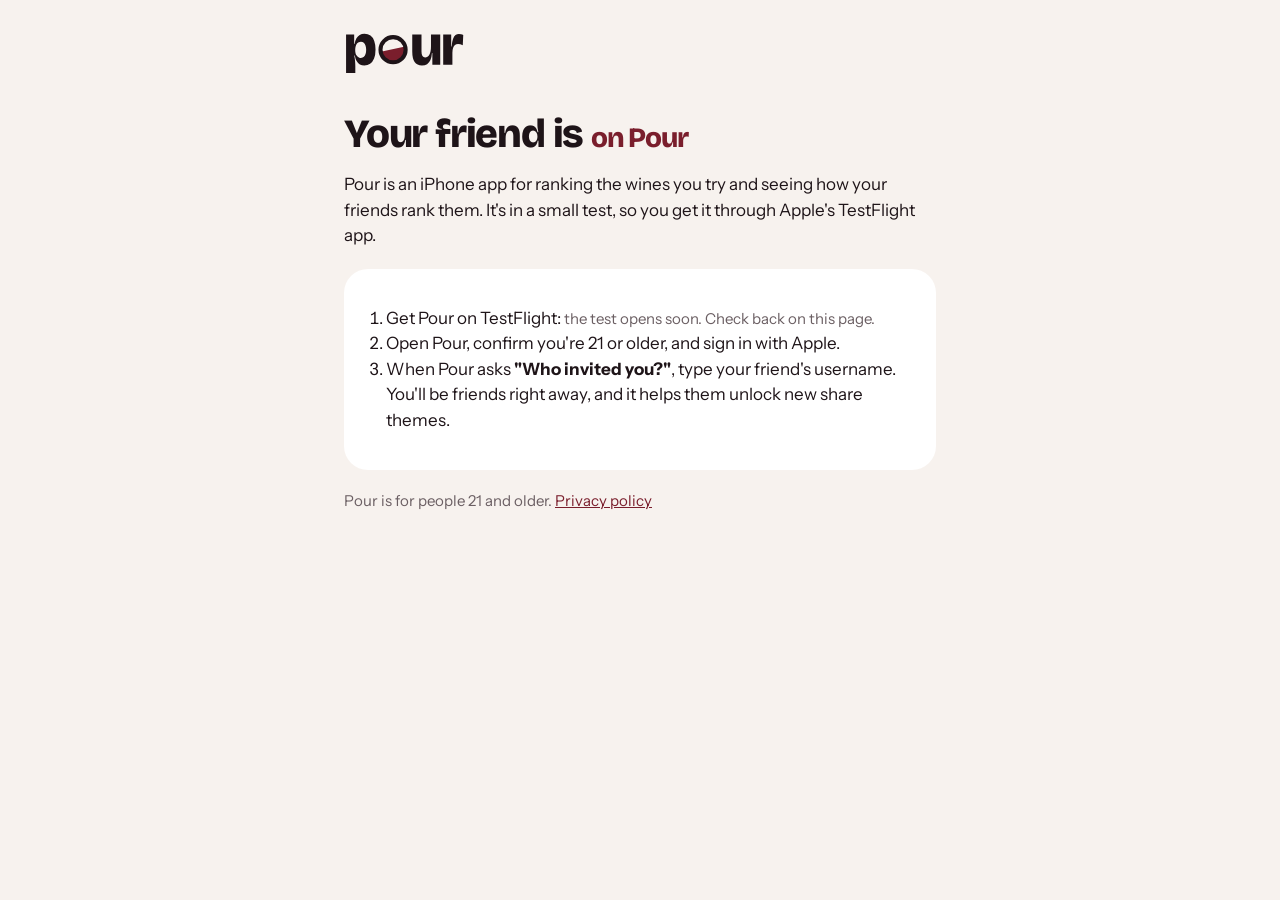
==== invite.html @ 8164a000 "Pour home, privacy and invite pages Co-Authored-By: Claude Opus 5.5 <noreply@anthropic.com> Claude-S" ====
<!doctype html>
<html lang="en">
<head><meta charset="utf-8"><meta name="viewport" content="width=device-width, initial-scale=1"><link rel="preconnect" href="https://fonts.googleapis.com"><link rel="preconnect" href="https://fonts.gstatic.com" crossorigin><link href="https://fonts.googleapis.com/css2?family=Bricolage+Grotesque:wght@700;800&family=Instrument+Sans:wght@400;600&display=swap" rel="stylesheet"><link rel="stylesheet" href="style.css"><link rel="icon" href="icon.png"><title>Join me on Pour</title><meta name="description" content="A friend invited you to rank wines with them on Pour."></head>
<body><main>
<svg class="wordmark" xmlns="http://www.w3.org/2000/svg" viewBox="0 -573 2101 721" role="img" aria-label="Pour"><path d="M36 148V-340V-528H178V-365H185Q196 -424 218.0 -463.5Q240 -503 274.5 -522.5Q309 -542 358 -542Q420 -542 463.5 -510.5Q507 -479 529.5 -417.5Q552 -356 552 -266Q552 -169 526.5 -107.0Q501 -45 457.0 -15.5Q413 14 357 14Q312 14 277.5 -5.0Q243 -24 220.5 -63.5Q198 -103 189 -163H180Q185 -134 189.0 -102.5Q193 -71 195.5 -40.5Q198 -10 198 18V148ZM296 -119Q328 -119 348.5 -139.0Q369 -159 378.5 -191.5Q388 -224 388 -260Q388 -300 377.5 -332.5Q367 -365 346.5 -384.5Q326 -404 296 -404Q277 -404 259.0 -395.5Q241 -387 227.0 -369.5Q213 -352 204.5 -325.0Q196 -298 196 -260V-254Q196 -224 202.0 -202.0Q208 -180 218.0 -164.0Q228 -148 241.0 -138.0Q254 -128 268.0 -123.5Q282 -119 296 -119Z" fill="currentColor"/><path d="M1364.0 14Q1278.0 14 1236.5 -46.0Q1195.0 -106 1195.0 -230V-528H1357.0V-232Q1357.0 -174 1373.5 -151.0Q1390.0 -128 1421.0 -128Q1443.0 -128 1461.5 -139.5Q1480.0 -151 1494.0 -174.5Q1508.0 -198 1515.5 -235.0Q1523.0 -272 1523.0 -324V-528H1685.0V-238V0H1547.0V-206H1540.0Q1534.0 -129 1513.0 -80.5Q1492.0 -32 1455.0 -9.0Q1418.0 14 1364.0 14Z" fill="currentColor"/><path d="M1737.0 0V-287V-528H1877.0V-318H1885.0Q1891.0 -402 1908.5 -450.5Q1926.0 -499 1952.5 -519.5Q1979.0 -540 2012.0 -540Q2030.0 -540 2049.5 -535.0Q2069.0 -530 2088.0 -519L2080.0 -339Q2058.0 -352 2037.0 -358.5Q2016.0 -365 1997.0 -365Q1965.0 -365 1943.0 -347.0Q1921.0 -329 1909.5 -294.0Q1898.0 -259 1898.0 -209V0Z" fill="currentColor"/><g transform="translate(584.0 -538.0) scale(5.5000)"><path d="M10.6 56.9 L88.6 39.6 A40 40 0 1 1 10.6 56.9 Z" fill="#7A1E2C"/><circle cx="50" cy="50" r="40" fill="none" stroke="currentColor" stroke-width="13"/></g></svg>
<h1>Your friend is <span class="username" id="who">on Pour</span></h1>
<p>Pour is an iPhone app for ranking the wines you try and seeing how your friends rank them. It's in a small test, so you get it through Apple's TestFlight app.</p>
<div class="card">
  <ol>
    <li id="step-get">Get Pour on TestFlight: <span id="testflight-pending" class="muted">the test opens soon. Check back on this page.</span></li>
    <li>Open Pour, confirm you're 21 or older, and sign in with Apple.</li>
    <li id="step-invite">When Pour asks <strong>"Who invited you?"</strong>, type your friend's username. You'll be friends right away, and it helps them unlock new share themes.</li>
  </ol>
  <p id="testflight-wrap" hidden><a class="button" id="testflight" href="#">Get Pour on TestFlight</a></p>
  <p id="copy-wrap" hidden><button class="button secondary" id="copy" type="button">Copy username</button> <span class="muted" id="copied" role="status"></span></p>
</div>
<p class="muted">Pour is for people 21 and older. <a href="privacy.html">Privacy policy</a></p>
<script>
  // The TestFlight public link goes here once the first build is out.
  var TESTFLIGHT_URL = '';
  var raw = new URLSearchParams(location.search).get('u') || '';
  var username = /^[A-Za-z0-9_]{3,20}$/.test(raw) ? raw : '';
  if (username) {
    document.getElementById('who').textContent = '@' + username;
    document.title = '@' + username + ' invited you to Pour';
    document.getElementById('step-invite').innerHTML = 'When Pour asks <strong>"Who invited you?"</strong>, type <strong></strong>. You\'ll be friends right away, and it helps them unlock new share themes.';
    document.querySelector('#step-invite strong:last-of-type').textContent = username;
    document.getElementById('copy-wrap').hidden = false;
    document.getElementById('copy').onclick = function () {
      navigator.clipboard && navigator.clipboard.writeText(username).then(function () {
        document.getElementById('copied').textContent = 'Copied';
      });
    };
  }
  if (TESTFLIGHT_URL) {
    document.getElementById('testflight').href = TESTFLIGHT_URL;
    document.getElementById('testflight-wrap').hidden = false;
    document.getElementById('testflight-pending').textContent = 'tap the button below.';
  }
</script>
</main></body></html>
---- style.css ----
/* Pour web pages (BRAND.md): Linen ground, Cellar text, Merlot accent. */
:root {
  --linen: #F7F2EE; --cellar: #1E1418; --stone: #6B5F63; --merlot: #7A1E2C;
  --surface: #FFFFFF; --cork: #E6DDD8; --chablis: #E9C46A;
}
* { box-sizing: border-box; }
html { background: var(--linen); }
body {
  margin: 0; background: var(--linen); color: var(--cellar);
  font-family: 'Instrument Sans', system-ui, -apple-system, sans-serif; font-size: 17px; line-height: 1.5;
}
main { max-width: 640px; margin: 0 auto; padding: 32px 24px 64px; }
.wordmark { width: 120px; height: auto; color: var(--cellar); display: block; }
h1, h2 { font-family: 'Bricolage Grotesque', system-ui, sans-serif; font-weight: 800; letter-spacing: -0.03em; line-height: 1.05; }
h1 { font-size: 40px; margin: 40px 0 12px; }
h2 { font-size: 22px; font-weight: 700; letter-spacing: -0.01em; margin: 32px 0 8px; }
p, li { color: var(--cellar); }
.muted { color: var(--stone); font-size: 15px; }
a { color: var(--merlot); }
.card { background: var(--surface); border-radius: 24px; padding: 20px; margin: 20px 0; }
.button {
  display: inline-block; min-height: 56px; padding: 16px 28px; border-radius: 28px; border: 0;
  background: var(--merlot); color: #FFFFFF; font: 600 17px/24px 'Instrument Sans', system-ui, sans-serif;
  text-decoration: none; cursor: pointer;
}
.button.secondary { background: transparent; color: var(--cellar); box-shadow: inset 0 0 0 2px var(--cellar); }
.username { font-family: 'Bricolage Grotesque', system-ui, sans-serif; font-weight: 800; font-size: 28px; color: var(--merlot); overflow-wrap: anywhere; }
ol { padding-left: 22px; }
footer { margin-top: 48px; }
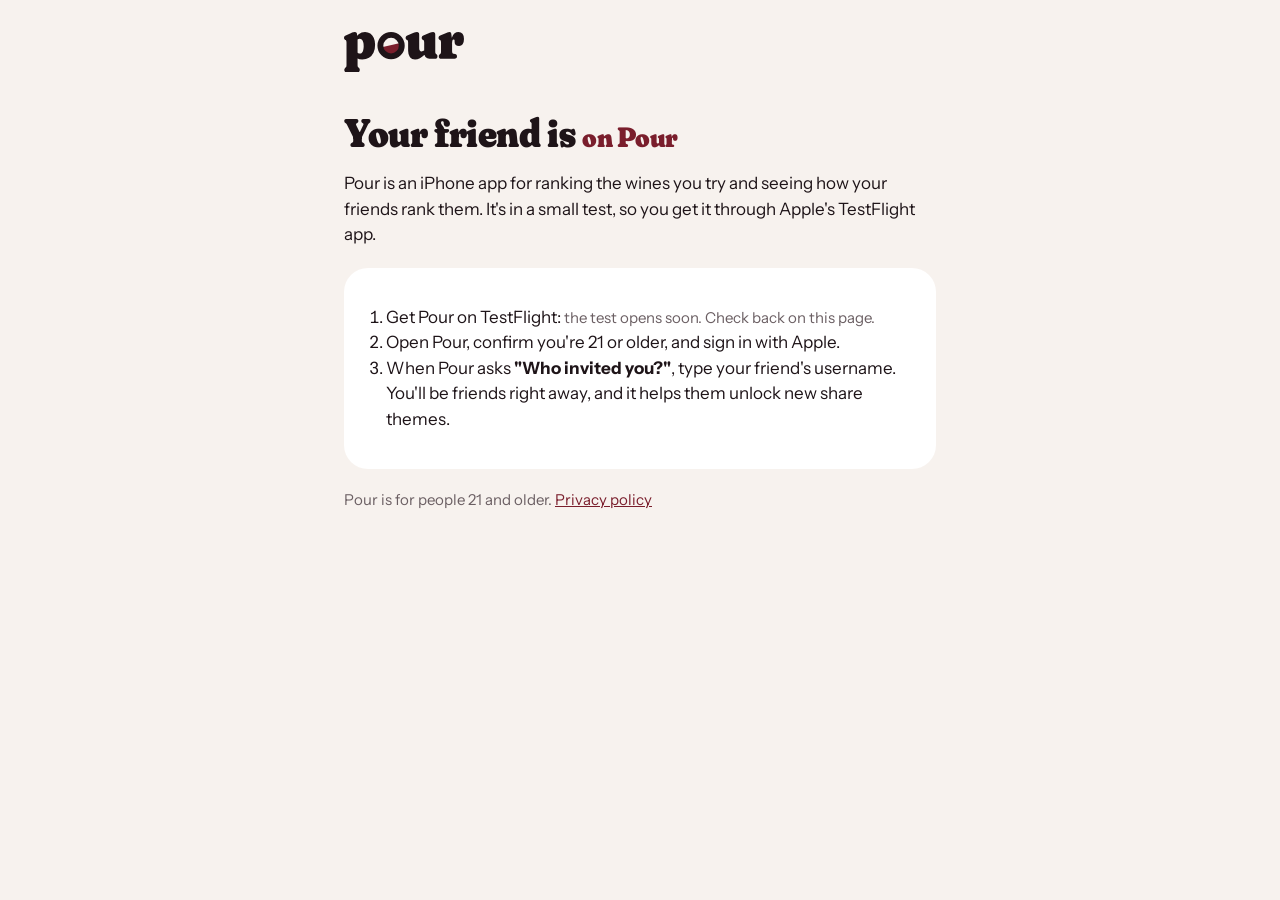
==== commit 547ff45c: "New logo and Pour Display font Co-Authored-By: Claude Opus 5.5 <noreply@anthropic.com> Claude-Sessio" ====
--- a/invite.html
+++ b/invite.html
@@ -1,8 +1,8 @@
 <!doctype html>
 <html lang="en">
-<head><meta charset="utf-8"><meta name="viewport" content="width=device-width, initial-scale=1"><link rel="preconnect" href="https://fonts.googleapis.com"><link rel="preconnect" href="https://fonts.gstatic.com" crossorigin><link href="https://fonts.googleapis.com/css2?family=Bricolage+Grotesque:wght@700;800&family=Instrument+Sans:wght@400;600&display=swap" rel="stylesheet"><link rel="stylesheet" href="style.css"><link rel="icon" href="icon.png"><title>Join me on Pour</title><meta name="description" content="A friend invited you to rank wines with them on Pour."></head>
+<head><meta charset="utf-8"><meta name="viewport" content="width=device-width, initial-scale=1"><link rel="preconnect" href="https://fonts.googleapis.com"><link rel="preconnect" href="https://fonts.gstatic.com" crossorigin><link href="https://fonts.googleapis.com/css2?family=Instrument+Sans:wght@400;600&display=swap" rel="stylesheet"><link rel="stylesheet" href="style.css"><link rel="icon" href="icon.png"><title>Join me on Pour</title><meta name="description" content="A friend invited you to rank wines with them on Pour."></head>
 <body><main>
-<svg class="wordmark" xmlns="http://www.w3.org/2000/svg" viewBox="0 -573 2101 721" role="img" aria-label="Pour"><path d="M36 148V-340V-528H178V-365H185Q196 -424 218.0 -463.5Q240 -503 274.5 -522.5Q309 -542 358 -542Q420 -542 463.5 -510.5Q507 -479 529.5 -417.5Q552 -356 552 -266Q552 -169 526.5 -107.0Q501 -45 457.0 -15.5Q413 14 357 14Q312 14 277.5 -5.0Q243 -24 220.5 -63.5Q198 -103 189 -163H180Q185 -134 189.0 -102.5Q193 -71 195.5 -40.5Q198 -10 198 18V148ZM296 -119Q328 -119 348.5 -139.0Q369 -159 378.5 -191.5Q388 -224 388 -260Q388 -300 377.5 -332.5Q367 -365 346.5 -384.5Q326 -404 296 -404Q277 -404 259.0 -395.5Q241 -387 227.0 -369.5Q213 -352 204.5 -325.0Q196 -298 196 -260V-254Q196 -224 202.0 -202.0Q208 -180 218.0 -164.0Q228 -148 241.0 -138.0Q254 -128 268.0 -123.5Q282 -119 296 -119Z" fill="currentColor"/><path d="M1364.0 14Q1278.0 14 1236.5 -46.0Q1195.0 -106 1195.0 -230V-528H1357.0V-232Q1357.0 -174 1373.5 -151.0Q1390.0 -128 1421.0 -128Q1443.0 -128 1461.5 -139.5Q1480.0 -151 1494.0 -174.5Q1508.0 -198 1515.5 -235.0Q1523.0 -272 1523.0 -324V-528H1685.0V-238V0H1547.0V-206H1540.0Q1534.0 -129 1513.0 -80.5Q1492.0 -32 1455.0 -9.0Q1418.0 14 1364.0 14Z" fill="currentColor"/><path d="M1737.0 0V-287V-528H1877.0V-318H1885.0Q1891.0 -402 1908.5 -450.5Q1926.0 -499 1952.5 -519.5Q1979.0 -540 2012.0 -540Q2030.0 -540 2049.5 -535.0Q2069.0 -530 2088.0 -519L2080.0 -339Q2058.0 -352 2037.0 -358.5Q2016.0 -365 1997.0 -365Q1965.0 -365 1943.0 -347.0Q1921.0 -329 1909.5 -294.0Q1898.0 -259 1898.0 -209V0Z" fill="currentColor"/><g transform="translate(584.0 -538.0) scale(5.5000)"><path d="M10.6 56.9 L88.6 39.6 A40 40 0 1 1 10.6 56.9 Z" fill="#7A1E2C"/><circle cx="50" cy="50" r="40" fill="none" stroke="currentColor" stroke-width="13"/></g></svg>
+<svg class="wordmark" xmlns="http://www.w3.org/2000/svg" viewBox="0 -916 4106 1382" role="img" aria-label="Pour"><path d="M447 -833V-751L464 -715V200Q464 249 469.5 266.0Q475 283 486 293L496 302Q516 319 527.5 337.5Q539 356 539 385Q539 422 516.5 444.0Q494 466 456 466H93Q55 466 32.5 444.5Q10 423 10 385Q10 356 21.5 338.0Q33 320 53 302L63 293Q74 284 79.5 266.5Q85 249 85 200V-557Q85 -596 77.5 -612.0Q70 -628 53 -639L44 -645Q20 -661 10.0 -677.0Q0 -693 0 -718Q0 -747 17.0 -767.5Q34 -788 77 -807L230 -875Q282 -898 314.5 -907.0Q347 -916 371 -916Q409 -916 428.0 -893.0Q447 -870 447 -833ZM400 -564 335 -638Q409 -768 501.5 -842.0Q594 -916 719 -916Q822 -916 899.5 -862.0Q977 -808 1020.5 -709.5Q1064 -611 1064 -476Q1064 -317 1008.5 -204.5Q953 -92 854.5 -33.0Q756 26 625 26Q522 26 446.0 -21.0Q370 -68 312 -164L414 -288Q446 -224 477.0 -201.0Q508 -178 546 -178Q584 -178 612.5 -207.0Q641 -236 657.0 -292.5Q673 -349 673 -431Q673 -520 655.0 -575.5Q637 -631 606.0 -657.5Q575 -684 534 -684Q494 -684 460.0 -656.5Q426 -629 400 -564Z" fill="currentColor"/><path d="M2755.0 -165V-198L2744.0 -200V-557Q2744.0 -596 2736.5 -612.0Q2729.0 -628 2712.0 -639L2703.0 -645Q2679.0 -661 2669.0 -677.0Q2659.0 -693 2659.0 -718Q2659.0 -747 2676.0 -768.0Q2693.0 -789 2736.0 -807L2915.0 -880Q2966.0 -901 2995.0 -908.5Q3024.0 -916 3049.0 -916Q3086.0 -916 3104.5 -893.0Q3123.0 -870 3123.0 -833V-266Q3123.0 -217 3128.5 -199.5Q3134.0 -182 3145.0 -173L3155.0 -164Q3176.0 -147 3187.0 -128.5Q3198.0 -110 3198.0 -81Q3198.0 -43 3175.5 -21.5Q3153.0 0 3115.0 0H2924.0Q2843.0 0 2799.0 -47.5Q2755.0 -95 2755.0 -165ZM2194.0 -270V-557Q2194.0 -596 2186.5 -612.0Q2179.0 -628 2162.0 -639L2153.0 -645Q2129.0 -661 2119.0 -677.0Q2109.0 -693 2109.0 -718Q2109.0 -747 2126.0 -768.0Q2143.0 -789 2186.0 -807L2365.0 -880Q2416.0 -901 2445.0 -908.5Q2474.0 -916 2499.0 -916Q2536.0 -916 2554.5 -893.0Q2573.0 -870 2573.0 -833V-366Q2573.0 -310 2594.0 -280.5Q2615.0 -251 2652.0 -251Q2678.0 -251 2701.5 -262.0Q2725.0 -273 2747.0 -294L2775.0 -321L2842.0 -233L2804.0 -192Q2689.0 -68 2600.0 -21.0Q2511.0 26 2430.0 26Q2320.0 26 2257.0 -52.5Q2194.0 -131 2194.0 -270Z" fill="currentColor"/><path d="M3660.0 -486Q3660.0 -636 3693.5 -731.0Q3727.0 -826 3785.0 -871.0Q3843.0 -916 3918.0 -916Q4007.0 -916 4056.5 -855.5Q4106.0 -795 4106.0 -673Q4106.0 -552 4060.5 -495.5Q4015.0 -439 3941.0 -439Q3863.0 -439 3824.0 -475.0Q3785.0 -511 3785.0 -574V-615Q3785.0 -640 3777.0 -651.5Q3769.0 -663 3753.0 -663Q3737.0 -663 3724.5 -646.5Q3712.0 -630 3705.5 -597.0Q3699.0 -564 3699.0 -514ZM3676.0 -821 3699.0 -642V-266Q3699.0 -222 3710.0 -200.0Q3721.0 -178 3747.0 -173L3800.0 -164Q3835.0 -158 3851.0 -135.5Q3867.0 -113 3867.0 -81Q3867.0 -45 3845.0 -22.5Q3823.0 0 3781.0 0H3328.0Q3290.0 0 3267.5 -21.5Q3245.0 -43 3245.0 -81Q3245.0 -110 3256.0 -128.5Q3267.0 -147 3288.0 -164L3298.0 -173Q3309.0 -183 3314.5 -200.0Q3320.0 -217 3320.0 -266V-557Q3320.0 -596 3312.5 -612.0Q3305.0 -628 3288.0 -639L3279.0 -645Q3255.0 -661 3245.0 -677.0Q3235.0 -693 3235.0 -718Q3235.0 -747 3252.5 -768.5Q3270.0 -790 3312.0 -807L3500.0 -884Q3541.0 -901 3569.5 -908.5Q3598.0 -916 3616.0 -916Q3641.0 -916 3655.0 -897.0Q3669.0 -878 3676.0 -821Z" fill="currentColor"/><g transform="translate(1108.89 -951.11) scale(10.03226)"><path d="M10.6 56.9 L88.6 39.6 A40 40 0 1 1 10.6 56.9 Z" fill="#7A1E2C"/><circle cx="50" cy="50" r="36.50" fill="none" stroke="currentColor" stroke-width="20"/></g></svg>
 <h1>Your friend is <span class="username" id="who">on Pour</span></h1>
 <p>Pour is an iPhone app for ranking the wines you try and seeing how your friends rank them. It's in a small test, so you get it through Apple's TestFlight app.</p>
 <div class="card">
--- a/style.css
+++ b/style.css
@@ -11,7 +11,12 @@
 }
 main { max-width: 640px; margin: 0 auto; padding: 32px 24px 64px; }
 .wordmark { width: 120px; height: auto; color: var(--cellar); display: block; }
-h1, h2 { font-family: 'Bricolage Grotesque', system-ui, sans-serif; font-weight: 800; letter-spacing: -0.03em; line-height: 1.05; }
+/* Pour Display: Fraunces Soft (SIL Open Font License, fonts/OFL.txt), as in the app (LOGO-TYPE.md §4). */
+@font-face { font-family: 'Pour Display'; src: url('fonts/PourDisplay-Black.ttf') format('truetype'); font-weight: 900; font-display: swap; }
+@font-face { font-family: 'Pour Display'; src: url('fonts/PourDisplay-Bold.ttf') format('truetype'); font-weight: 700; font-display: swap; }
+h1, h2 { font-family: 'Pour Display', Georgia, serif; line-height: 1.05; }
+h1 { font-weight: 900; letter-spacing: -0.01em; }
+h2 { font-weight: 700; letter-spacing: 0; }
 h1 { font-size: 40px; margin: 40px 0 12px; }
 h2 { font-size: 22px; font-weight: 700; letter-spacing: -0.01em; margin: 32px 0 8px; }
 p, li { color: var(--cellar); }
@@ -24,6 +29,6 @@
   text-decoration: none; cursor: pointer;
 }
 .button.secondary { background: transparent; color: var(--cellar); box-shadow: inset 0 0 0 2px var(--cellar); }
-.username { font-family: 'Bricolage Grotesque', system-ui, sans-serif; font-weight: 800; font-size: 28px; color: var(--merlot); overflow-wrap: anywhere; }
+.username { font-family: 'Pour Display', Georgia, serif; font-weight: 900; font-size: 28px; color: var(--merlot); overflow-wrap: anywhere; }
 ol { padding-left: 22px; }
 footer { margin-top: 48px; }
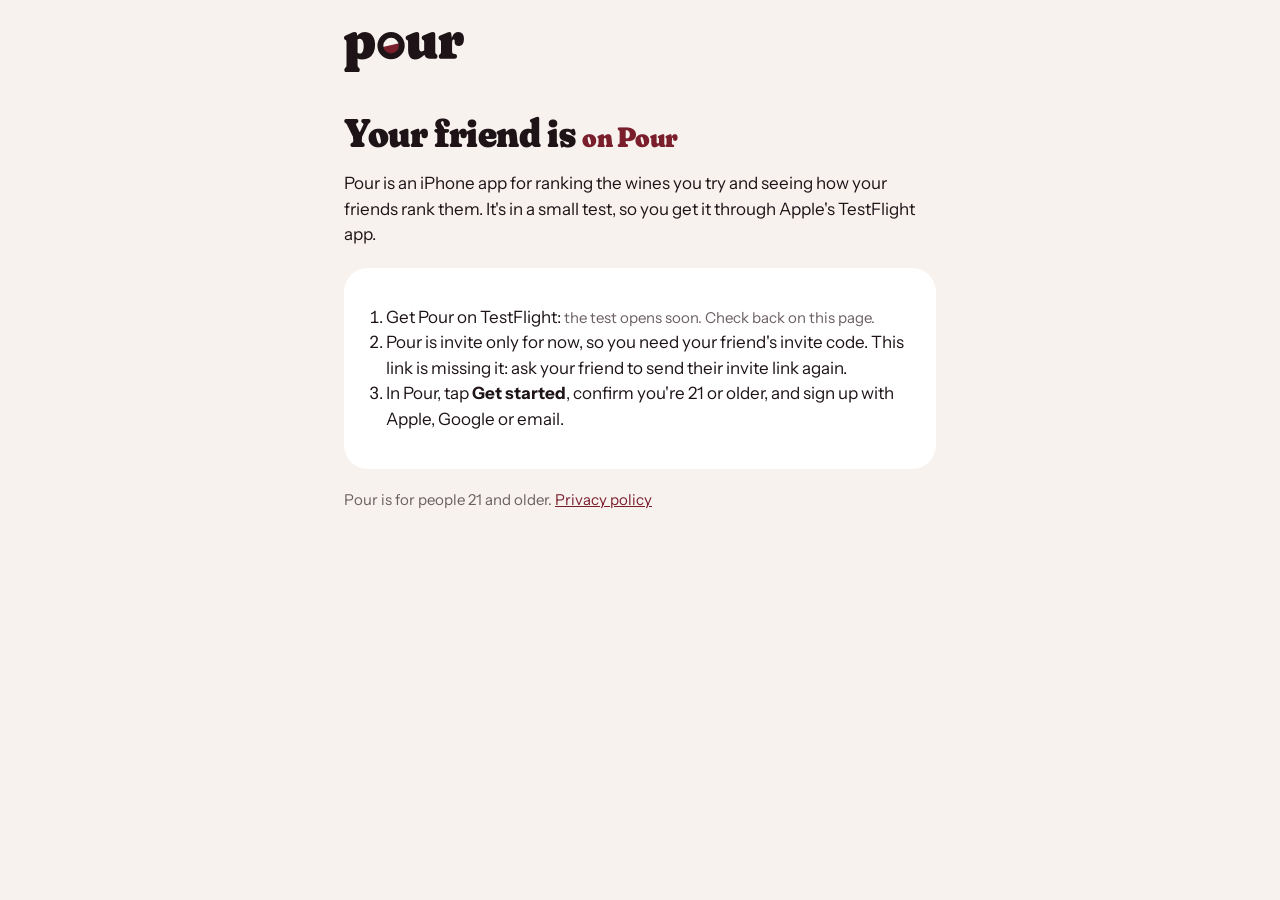
==== commit 667c96e0: "Waitlist landing page on pourwines.app; invite and privacy updates Copied from site/ in the app repo" ====
--- a/invite.html
+++ b/invite.html
@@ -8,11 +8,12 @@
 <div class="card">
   <ol>
     <li id="step-get">Get Pour on TestFlight: <span id="testflight-pending" class="muted">the test opens soon. Check back on this page.</span></li>
-    <li>Open Pour, confirm you're 21 or older, and sign in with Apple.</li>
-    <li id="step-invite">When Pour asks <strong>"Who invited you?"</strong>, type your friend's username. You'll be friends right away, and it helps them unlock new share themes.</li>
+    <li id="step-invite">Pour is invite only for now, so you need your friend's invite code. This link is missing it: ask your friend to send their invite link again.</li>
+    <li>In Pour, tap <strong>Get started</strong>, confirm you're 21 or older, and sign up with Apple, Google or email.</li>
   </ol>
+  <p id="open-wrap" hidden><a class="button secondary" id="open" href="#">Open Pour</a> <span class="muted">Once Pour is installed, tap this and your invite is filled in for you.</span></p>
   <p id="testflight-wrap" hidden><a class="button" id="testflight" href="#">Get Pour on TestFlight</a></p>
-  <p id="copy-wrap" hidden><button class="button secondary" id="copy" type="button">Copy username</button> <span class="muted" id="copied" role="status"></span></p>
+  <p id="copy-wrap" hidden><button class="button secondary" id="copy" type="button">Copy invite code</button> <span class="muted" id="copied" role="status"></span></p>
 </div>
 <p class="muted">Pour is for people 21 and older. <a href="privacy.html">Privacy policy</a></p>
 <script>
@@ -20,14 +21,22 @@
   var TESTFLIGHT_URL = '';
   var raw = new URLSearchParams(location.search).get('u') || '';
   var username = /^[A-Za-z0-9_]{3,20}$/.test(raw) ? raw : '';
+  var rawCode = new URLSearchParams(location.search).get('c') || '';
+  var code = /^[A-Za-z0-9]{4,20}$/.test(rawCode) ? rawCode : '';
   if (username) {
     document.getElementById('who').textContent = '@' + username;
     document.title = '@' + username + ' invited you to Pour';
-    document.getElementById('step-invite').innerHTML = 'When Pour asks <strong>"Who invited you?"</strong>, type <strong></strong>. You\'ll be friends right away, and it helps them unlock new share themes.';
-    document.querySelector('#step-invite strong:last-of-type').textContent = username;
+  }
+  if (username && code) {
+    // Pour is invite only for now (0023): the code is the invite.
+    document.getElementById('step-invite').innerHTML = 'Tap <strong>Open Pour</strong> below and your invite is filled in, or type the invite code <strong></strong> when Pour asks. You\'ll be friends with @<span></span> right away.';
+    document.querySelector('#step-invite strong:last-of-type').textContent = code;
+    document.querySelector('#step-invite span').textContent = username;
     document.getElementById('copy-wrap').hidden = false;
+    document.getElementById('open').href = 'pour://u/' + username + '?c=' + encodeURIComponent(code);
+    document.getElementById('open-wrap').hidden = false;
     document.getElementById('copy').onclick = function () {
-      navigator.clipboard && navigator.clipboard.writeText(username).then(function () {
+      navigator.clipboard && navigator.clipboard.writeText(code).then(function () {
         document.getElementById('copied').textContent = 'Copied';
       });
     };
--- a/style.css
+++ b/style.css
@@ -32,3 +32,21 @@
 .username { font-family: 'Pour Display', Georgia, serif; font-weight: 900; font-size: 28px; color: var(--merlot); overflow-wrap: anywhere; }
 ol { padding-left: 22px; }
 footer { margin-top: 48px; }
+/* Waitlist form (home page). */
+.field-label { display: block; font-weight: 600; margin: 16px 0 6px; }
+.field {
+  width: 100%; height: 52px; padding: 0 20px; border-radius: 26px; border: 2px solid var(--cork);
+  background: var(--linen); color: var(--cellar); font: 400 17px 'Instrument Sans', system-ui, sans-serif;
+}
+.field:focus { outline: none; border-color: var(--merlot); }
+.field[aria-invalid="true"] { border-color: var(--merlot); }
+.trap { position: absolute; left: -9999px; width: 1px; height: 1px; opacity: 0; }
+.small { font-size: 13px; margin: 6px 0 0 4px; }
+.error { color: var(--merlot); font-weight: 600; margin: 8px 0 0 4px; }
+.button.wide { width: 100%; margin-top: 16px; }
+.button:disabled { opacity: 0.6; cursor: default; }
+.done-title { font-family: 'Pour Display', Georgia, serif; font-weight: 900; font-size: 28px; line-height: 1.05; margin: 8px 0; color: var(--merlot); }
+.steps li { margin-bottom: 8px; }
+.social { margin-bottom: 8px; }
+.social a { margin-right: 16px; font-weight: 600; }
+#join h2 { margin-top: 0; }
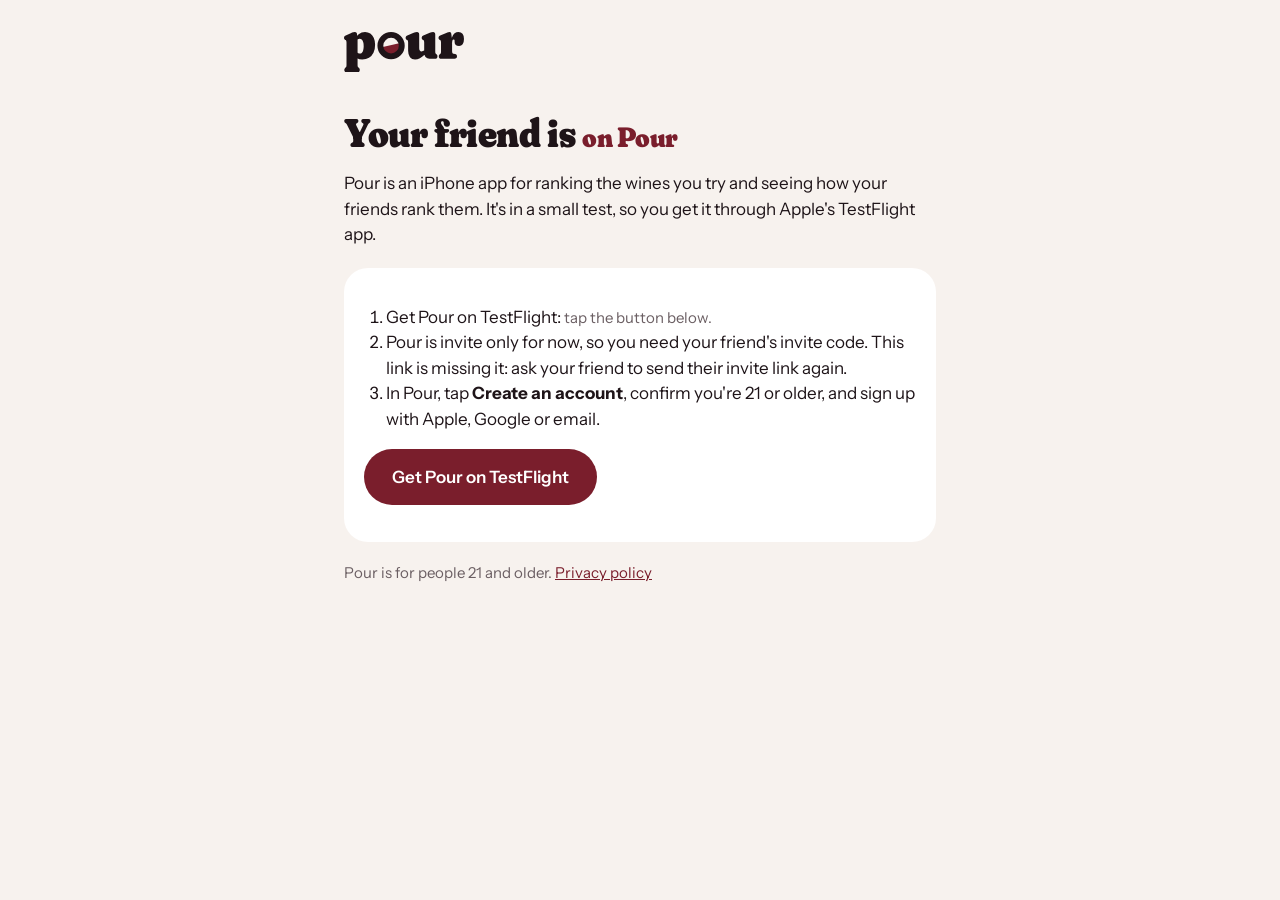
==== commit ad356997: "Invite page: public TestFlight link; waitlist-wave invites; Create an account" ====
--- a/invite.html
+++ b/invite.html
@@ -9,7 +9,7 @@
   <ol>
     <li id="step-get">Get Pour on TestFlight: <span id="testflight-pending" class="muted">the test opens soon. Check back on this page.</span></li>
     <li id="step-invite">Pour is invite only for now, so you need your friend's invite code. This link is missing it: ask your friend to send their invite link again.</li>
-    <li>In Pour, tap <strong>Get started</strong>, confirm you're 21 or older, and sign up with Apple, Google or email.</li>
+    <li>In Pour, tap <strong>Create an account</strong>, confirm you're 21 or older, and sign up with Apple, Google or email.</li>
   </ol>
   <p id="open-wrap" hidden><a class="button secondary" id="open" href="#">Open Pour</a> <span class="muted">Once Pour is installed, tap this and your invite is filled in for you.</span></p>
   <p id="testflight-wrap" hidden><a class="button" id="testflight" href="#">Get Pour on TestFlight</a></p>
@@ -17,8 +17,8 @@
 </div>
 <p class="muted">Pour is for people 21 and older. <a href="privacy.html">Privacy policy</a></p>
 <script>
-  // The TestFlight public link goes here once the first build is out.
-  var TESTFLIGHT_URL = '';
+  // The TestFlight public link (Nick, 2026-11-04).
+  var TESTFLIGHT_URL = 'https://testflight.apple.com/join/Jssm5HcF';
   var raw = new URLSearchParams(location.search).get('u') || '';
   var username = /^[A-Za-z0-9_]{3,20}$/.test(raw) ? raw : '';
   var rawCode = new URLSearchParams(location.search).get('c') || '';
@@ -41,6 +41,21 @@
       });
     };
   }
+  if (!username && code) {
+    // An invite from the waitlist (a wave, 0033): no friend comes with it.
+    document.querySelector('h1').textContent = "You're invited to Pour";
+    document.title = "You're invited to Pour";
+    document.getElementById('step-invite').innerHTML = 'Tap <strong>Open Pour</strong> below and your invite is filled in, or type the invite code <strong></strong> when Pour asks.';
+    document.querySelector('#step-invite strong:last-of-type').textContent = code;
+    document.getElementById('copy-wrap').hidden = false;
+    document.getElementById('open').href = 'pour://invite-code?c=' + encodeURIComponent(code);
+    document.getElementById('open-wrap').hidden = false;
+    document.getElementById('copy').onclick = function () {
+      navigator.clipboard && navigator.clipboard.writeText(code).then(function () {
+        document.getElementById('copied').textContent = 'Copied';
+      });
+    };
+  }
   if (TESTFLIGHT_URL) {
     document.getElementById('testflight').href = TESTFLIGHT_URL;
     document.getElementById('testflight-wrap').hidden = false;
